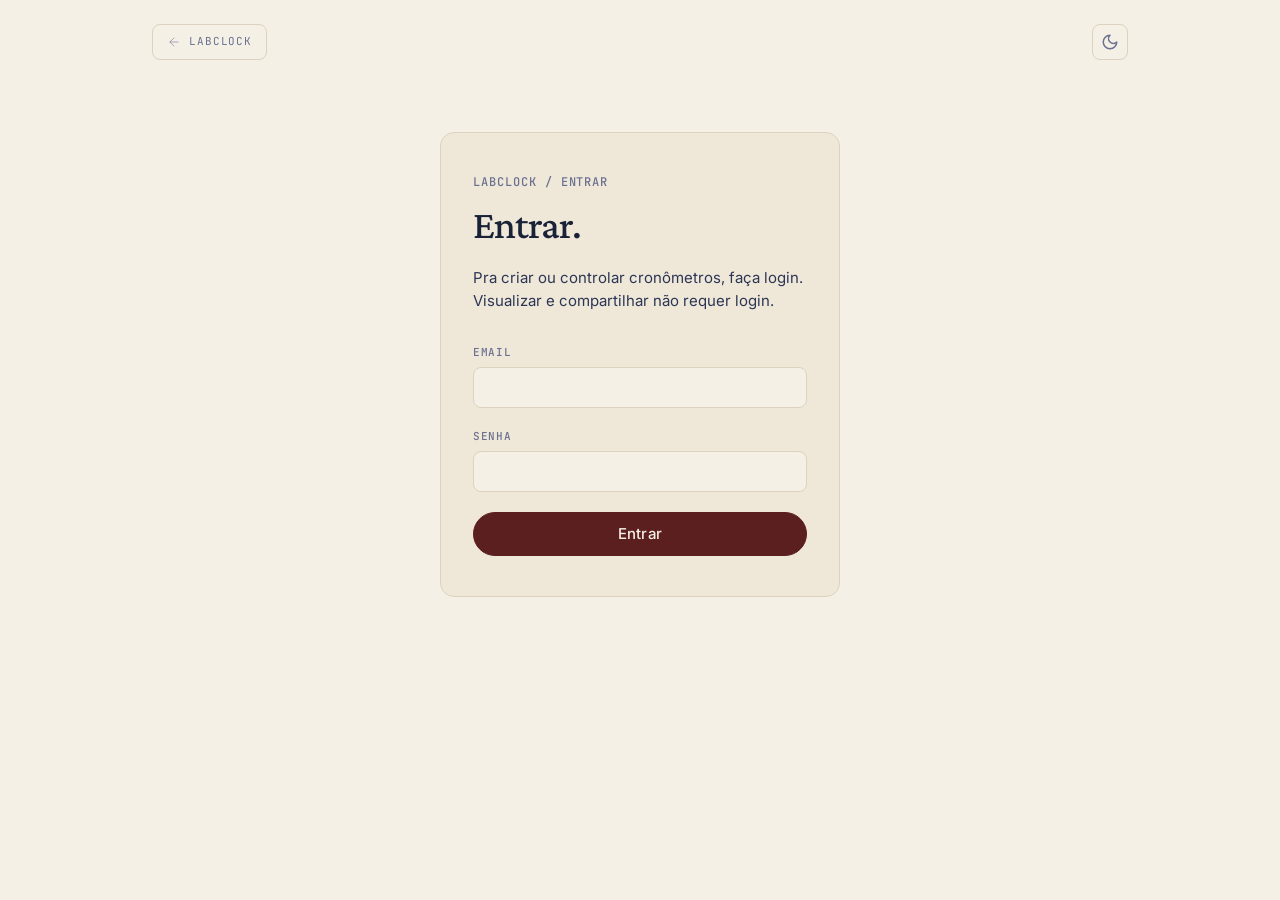
==== public/admin.html @ a53faef0 "feat(fase-3): edicao inline + admin (gerenciar usuarios) + perfil (trocar senha) Backend: - cronomet" ====
<!DOCTYPE html>
<html lang="pt-BR">
<head>
  <meta charset="UTF-8">
  <meta name="viewport" content="width=device-width, initial-scale=1.0">
  <title>Admin · LabClock</title>
  <meta name="theme-color" content="#F5F0E6" media="(prefers-color-scheme: light)">
  <meta name="theme-color" content="#11141C" media="(prefers-color-scheme: dark)">
  <meta name="robots" content="noindex">

  <link rel="icon" href="https://nicchon.com/favicon.svg" type="image/svg+xml">
  <link rel="preconnect" href="https://fonts.googleapis.com">
  <link rel="preconnect" href="https://fonts.gstatic.com" crossorigin>
  <link href="https://fonts.googleapis.com/css2?family=Crimson+Pro:wght@500;600&family=Inter:wght@400;500;600&family=JetBrains+Mono:wght@400;500&display=swap" rel="stylesheet">
  <link rel="stylesheet" href="assets/style.css">

  <script>
    (function () {
      try {
        var t = localStorage.getItem('app-theme');
        if (t === 'dark' || t === 'light') document.documentElement.setAttribute('data-theme', t);
        else if (window.matchMedia && window.matchMedia('(prefers-color-scheme: dark)').matches)
          document.documentElement.setAttribute('data-theme', 'dark');
      } catch (e) {}
    })();
  </script>
</head>
<body>

<header class="site-header">
  <a href="./" class="back-link" aria-label="Voltar pro labclock">
    <svg xmlns="http://www.w3.org/2000/svg" width="14" height="14" viewBox="0 0 24 24" fill="none" stroke="currentColor" stroke-linecap="round" stroke-linejoin="round"><path d="M19 12H5"/><path d="m12 19-7-7 7-7"/></svg>
    <span class="back-link-text">labclock</span>
  </a>
  <button type="button" class="theme-toggle" aria-label="Alternar tema" title="Alternar tema">
    <svg class="theme-icon theme-icon-moon" xmlns="http://www.w3.org/2000/svg" width="18" height="18" viewBox="0 0 24 24" fill="none" stroke="currentColor" stroke-width="2" stroke-linecap="round" stroke-linejoin="round" aria-hidden="true"><path d="M12 3a6 6 0 0 0 9 9 9 9 0 1 1-9-9Z"/></svg>
    <svg class="theme-icon theme-icon-sun" xmlns="http://www.w3.org/2000/svg" width="18" height="18" viewBox="0 0 24 24" fill="none" stroke="currentColor" stroke-width="2" stroke-linecap="round" stroke-linejoin="round" aria-hidden="true"><circle cx="12" cy="12" r="4"/><path d="M12 2v2"/><path d="M12 20v2"/><path d="m4.93 4.93 1.41 1.41"/><path d="m17.66 17.66 1.41 1.41"/><path d="M2 12h2"/><path d="M20 12h2"/><path d="m6.34 17.66-1.41 1.41"/><path d="m19.07 4.93-1.41 1.41"/></svg>
  </button>
</header>

<main class="container">
  <section class="hero">
    <p class="font-mono-meta">labclock / admin</p>
    <h1>Gerenciar usuários.</h1>
    <p class="lede">Lista de técnicos e admins do LabClock. Só admins têm acesso a esta página.</p>
  </section>

  <section class="bloco-criar">
    <h2 class="bloco-titulo">Adicionar técnico</h2>
    <form id="form-novo-user" class="form-criar form-novo-user">
      <div class="field"><label for="email">Email</label><input type="email" id="email" name="email" required autocomplete="off"></div>
      <div class="field"><label for="nome">Nome</label><input type="text" id="nome" name="nome" required maxlength="120"></div>
      <div class="field"><label for="senha">Senha (mín. 8)</label><input type="password" id="senha" name="senha" required minlength="8" autocomplete="new-password"></div>
      <div class="field">
        <label for="papel">Papel</label>
        <select id="papel" name="papel">
          <option value="tecnico" selected>Técnico</option>
          <option value="admin">Admin</option>
        </select>
      </div>
      <button type="submit" class="btn-primary">Cadastrar</button>
    </form>
    <p class="erro" id="erro-novo" hidden></p>
  </section>

  <section class="bloco-lista">
    <h2 class="bloco-titulo">Usuários cadastrados</h2>
    <div id="tabela-usuarios" aria-busy="true">
      <p class="state-msg">Carregando…</p>
    </div>
  </section>
</main>

<script src="assets/jquery-3.6.1.min.js"></script>
<script src="assets/admin.js"></script>
</body>
</html>
---- public/assets/style.css ----
/* =========================================================
   LabClock — identidade v2026 (igual app.nicchon.com)
   ========================================================= */

:root, [data-theme="light"] {
  --color-bg:           #F5F0E6;
  --color-surface:      #EFE8D9;
  --color-surface-2:    #E8DFCE;
  --color-border:       #DCD2BD;
  --color-border-muted: #C9BC9F;
  --color-bordo:        #5C1F1F;
  --color-bordo-soft:   #4A1717;
  --color-text:         #1A2238;
  --color-text-muted:   #2C3554;
  --color-text-dim:     #6B7090;
  --color-running:      #1F6F3A;

  --font-serif: "Crimson Pro", ui-serif, Georgia, serif;
  --font-sans:  "Inter", ui-sans-serif, system-ui, sans-serif;
  --font-mono:  "JetBrains Mono", ui-monospace, "SFMono-Regular", monospace;
}

[data-theme="dark"] {
  --color-bg:           #11141C;
  --color-surface:      #171B26;
  --color-surface-2:    #1E2330;
  --color-border:       #252B3B;
  --color-border-muted: #3A4259;
  --color-bordo:        #C4604E;
  --color-bordo-soft:   #A14A3A;
  --color-text:         #EDE7D7;
  --color-text-muted:   #BFB8A4;
  --color-text-dim:     #8B8775;
  --color-running:      #7AC487;
}

* { box-sizing: border-box; margin: 0; padding: 0; }

html { color-scheme: light; background: var(--color-bg); scroll-behavior: smooth; }
html[data-theme="dark"] { color-scheme: dark; }

body {
  font-family: var(--font-sans);
  font-size: 15px;
  line-height: 1.55;
  color: var(--color-text);
  background: var(--color-bg);
  min-height: 100vh;
  -webkit-font-smoothing: antialiased;
  -moz-osx-font-smoothing: grayscale;
  font-feature-settings: "kern", "liga", "calt";
}

::selection { background: var(--color-bordo); color: var(--color-bg); }
:focus-visible { outline: 2px solid var(--color-bordo); outline-offset: 2px; border-radius: 4px; }

a { color: inherit; text-decoration: none; }
img { display: block; max-width: 100%; height: auto; }


/* Header ============================================== */
.site-header {
  max-width: 64rem;
  width: 100%;
  margin: 0 auto;
  padding: 1.5rem;
  display: flex;
  align-items: center;
  justify-content: space-between;
  gap: 1rem;
}
.back-link {
  display: inline-flex;
  align-items: center;
  gap: 0.5rem;
  padding: 0.5rem 0.875rem;
  border-radius: 8px;
  border: 1px solid var(--color-border);
  font-family: var(--font-mono);
  font-size: 0.6875rem;
  letter-spacing: 0.08em;
  text-transform: uppercase;
  color: var(--color-text-dim);
  transition: background 0.15s, color 0.15s, border-color 0.15s;
}
.back-link:hover {
  background: var(--color-surface);
  color: var(--color-bordo);
  border-color: var(--color-border-muted);
}

.theme-toggle {
  display: inline-flex;
  align-items: center;
  justify-content: center;
  width: 36px;
  height: 36px;
  padding: 0;
  border-radius: 8px;
  background: transparent;
  border: 1px solid var(--color-border);
  color: var(--color-text-dim);
  cursor: pointer;
  transition: background 0.15s, color 0.15s, border-color 0.15s;
}
.theme-toggle:hover {
  background: var(--color-surface);
  color: var(--color-text);
  border-color: var(--color-border-muted);
}
.theme-icon { display: block; }
.theme-icon-sun { display: none; }
[data-theme="dark"] .theme-icon-moon { display: none; }
[data-theme="dark"] .theme-icon-sun  { display: block; }


/* Container ============================================ */
.container, .container-cronometro {
  max-width: 64rem;
  width: 100%;
  margin: 0 auto;
  padding: 2rem 1.5rem 6rem;
}

.hero { margin-bottom: 3rem; max-width: 38rem; }
.font-mono-meta {
  font-family: var(--font-mono);
  font-size: 0.75rem;
  letter-spacing: 0.08em;
  text-transform: uppercase;
  color: var(--color-text-dim);
  font-weight: 500;
}
.hero h1 {
  font-family: var(--font-serif);
  font-weight: 500;
  font-size: clamp(2.5rem, 5vw, 4rem);
  letter-spacing: -0.025em;
  line-height: 1.05;
  margin: 1rem 0 1.5rem;
}
.hero .lede {
  font-size: 1.0625rem;
  line-height: 1.6;
  color: var(--color-text-muted);
}


/* Blocos =============================================== */
.bloco-criar, .bloco-lista, .info-compartilhar { margin-bottom: 3rem; }
.bloco-titulo {
  font-family: var(--font-mono);
  font-size: 0.75rem;
  letter-spacing: 0.08em;
  text-transform: uppercase;
  color: var(--color-text-dim);
  font-weight: 500;
  margin-bottom: 1rem;
}


/* Form criar =========================================== */
.form-criar {
  background: var(--color-surface);
  border: 1px solid var(--color-border);
  border-radius: 12px;
  padding: 1.5rem;
  display: grid;
  grid-template-columns: 1fr 12rem auto;
  gap: 1rem;
  align-items: end;
}
.field { display: flex; flex-direction: column; gap: 0.375rem; }
.field label {
  font-family: var(--font-mono);
  font-size: 0.6875rem;
  letter-spacing: 0.06em;
  text-transform: uppercase;
  color: var(--color-text-dim);
  font-weight: 500;
}
.field input {
  font-family: var(--font-sans);
  font-size: 0.9375rem;
  color: var(--color-text);
  background: var(--color-bg);
  border: 1px solid var(--color-border);
  border-radius: 8px;
  padding: 0.625rem 0.875rem;
  transition: border-color 0.15s, box-shadow 0.15s;
}
.field input:focus {
  outline: none;
  border-color: var(--color-bordo);
  box-shadow: 0 0 0 3px rgba(92, 31, 31, 0.15);
}
[data-theme="dark"] .field input:focus { box-shadow: 0 0 0 3px rgba(196, 96, 78, 0.20); }


/* Botões =============================================== */
.btn-primary, .btn-sec {
  font-family: var(--font-sans);
  font-weight: 500;
  font-size: 0.9375rem;
  letter-spacing: 0.01em;
  cursor: pointer;
  padding: 0.7rem 1.4rem;
  border-radius: 999px;
  transition: all 0.15s;
  border: 1px solid;
}
.btn-primary {
  background: var(--color-bordo);
  border-color: var(--color-bordo);
  color: var(--color-bg);
}
.btn-primary:hover:not(:disabled) {
  background: var(--color-bordo-soft);
  border-color: var(--color-bordo-soft);
  transform: translateY(-1px);
}
.btn-primary:disabled { opacity: 0.4; cursor: not-allowed; }
.btn-sec {
  background: transparent;
  border-color: var(--color-border-muted);
  color: var(--color-text-muted);
}
.btn-sec:hover:not(:disabled) {
  border-color: var(--color-text);
  color: var(--color-text);
  background: var(--color-surface-2);
}
.btn-sec:disabled { opacity: 0.4; cursor: not-allowed; }


/* Grid de cronômetros (home) =========================== */
.grid-cronometros {
  display: grid;
  grid-template-columns: repeat(auto-fill, minmax(18rem, 1fr));
  gap: 1rem;
}
.state-msg {
  grid-column: 1 / -1;
  text-align: center;
  color: var(--color-text-dim);
  font-family: var(--font-mono);
  font-size: 0.875rem;
  padding: 3rem 0;
}

.cronometro-item {
  display: block;
  background: var(--color-surface);
  border: 1px solid var(--color-border);
  border-radius: 12px;
  padding: 1.25rem 1.5rem;
  transition: transform 0.2s, border-color 0.2s, background 0.2s;
  position: relative;
}
.cronometro-item:hover {
  transform: translateY(-2px);
  border-color: var(--color-bordo);
  background: var(--color-surface-2);
}
.cronometro-item .codigo {
  font-family: var(--font-mono);
  font-size: 0.625rem;
  letter-spacing: 0.1em;
  text-transform: uppercase;
  color: var(--color-text-dim);
}
.cronometro-item .titulo {
  font-family: var(--font-serif);
  font-weight: 600;
  font-size: 1.25rem;
  letter-spacing: -0.015em;
  margin: 0.375rem 0 0.5rem;
  color: var(--color-text);
}
.cronometro-item .tempo {
  font-family: var(--font-mono);
  font-weight: 500;
  font-size: 1.75rem;
  letter-spacing: -0.01em;
  font-variant-numeric: tabular-nums;
  color: var(--color-bordo);
}
.cronometro-item .badge {
  position: absolute;
  top: 1rem;
  right: 1rem;
  font-family: var(--font-mono);
  font-size: 0.5625rem;
  letter-spacing: 0.08em;
  text-transform: uppercase;
  padding: 0.125rem 0.5rem;
  border-radius: 999px;
  border: 1px solid var(--color-border-muted);
  color: var(--color-text-dim);
}
.cronometro-item .badge.rodando { color: var(--color-running); border-color: var(--color-running); }
.cronometro-item .badge.pausado { color: var(--color-text-muted); }


/* Cronômetro individual (página /c/{slug}) ============= */
.cronometro-card {
  background: var(--color-surface);
  border: 1px solid var(--color-border);
  border-radius: 16px;
  padding: 3rem 2rem;
  text-align: center;
  margin-bottom: 2rem;
  transition: border-color 0.3s;
}
.cronometro-card.rodando { border-color: var(--color-running); }
.cronometro-card.atrasado { border-color: var(--color-bordo); }

.cronometro-nome {
  font-family: var(--font-serif);
  font-weight: 600;
  font-size: clamp(1.75rem, 4vw, 2.5rem);
  letter-spacing: -0.02em;
  margin: 0.5rem 0 0.25rem;
  color: var(--color-text);
}
.cronometro-codigo {
  font-family: var(--font-mono);
  font-size: 0.6875rem;
  letter-spacing: 0.1em;
  text-transform: uppercase;
  color: var(--color-text-dim);
  margin-bottom: 2rem;
}
.cronometro-display {
  font-family: var(--font-mono);
  font-weight: 600;
  font-size: clamp(4rem, 14vw, 8rem);
  letter-spacing: -0.04em;
  line-height: 1;
  color: var(--color-text);
  font-variant-numeric: tabular-nums;
  margin: 1rem 0 2.5rem;
  transition: color 0.3s;
}
.cronometro-card.rodando .cronometro-display { color: var(--color-running); }
.cronometro-card.atrasado .cronometro-display { color: var(--color-bordo); }

.cronometro-botoes {
  display: flex;
  gap: 0.75rem;
  justify-content: center;
  flex-wrap: wrap;
}


/* Compartilhar ========================================= */
.info-compartilhar .info-text {
  color: var(--color-text-muted);
  margin-bottom: 1rem;
  font-size: 0.9375rem;
}
.input-readonly {
  width: 100%;
  font-family: var(--font-mono);
  font-size: 0.875rem;
  color: var(--color-text);
  background: var(--color-bg);
  border: 1px solid var(--color-border);
  border-radius: 8px;
  padding: 0.625rem 0.875rem;
  margin-bottom: 0.75rem;
}


/* Login ================================================ */
.container-login {
  max-width: 28rem;
  width: 100%;
  margin: 0 auto;
  padding: 3rem 1.5rem 6rem;
}
.card-login {
  background: var(--color-surface);
  border: 1px solid var(--color-border);
  border-radius: 14px;
  padding: 2.5rem 2rem;
}
.card-login h1 {
  font-family: var(--font-serif);
  font-weight: 500;
  font-size: 2.5rem;
  letter-spacing: -0.025em;
  line-height: 1.05;
  margin: 0.75rem 0 1.25rem;
}
.card-login .lede {
  color: var(--color-text-muted);
  margin-bottom: 2rem;
  font-size: 0.9375rem;
  line-height: 1.55;
}
.form-login .field { margin-bottom: 1.25rem; }
.form-login .erro {
  background: rgba(92, 31, 31, 0.10);
  border: 1px solid var(--color-bordo);
  color: var(--color-bordo);
  padding: 0.625rem 0.875rem;
  border-radius: 8px;
  font-size: 0.875rem;
  margin-bottom: 1rem;
}
.form-login button { width: 100%; }

/* Header user-chip — mostra "logado como X" + logout */
.user-chip {
  display: inline-flex;
  align-items: center;
  gap: 0.5rem;
  padding: 0.4rem 0.875rem;
  border-radius: 999px;
  border: 1px solid var(--color-border);
  font-family: var(--font-mono);
  font-size: 0.6875rem;
  letter-spacing: 0.06em;
  text-transform: uppercase;
  color: var(--color-text-dim);
}
.user-chip .user-nome { color: var(--color-text); font-weight: 500; }
.user-chip .user-sep  { color: var(--color-border-muted); }
.user-chip button {
  background: transparent;
  border: none;
  cursor: pointer;
  color: var(--color-text-dim);
  font-family: inherit;
  font-size: inherit;
  letter-spacing: inherit;
  text-transform: inherit;
  padding: 0;
  transition: color 0.15s;
}
.user-chip button:hover { color: var(--color-bordo); }
.user-chip .link-nav {
  color: var(--color-text-dim);
  transition: color 0.15s;
}
.user-chip .link-nav:hover { color: var(--color-bordo); }

/* Edição inline (cronômetro individual) ================ */
.editavel {
  display: inline-flex;
  align-items: center;
  gap: 0.5rem;
}
.editavel .btn-editar {
  background: transparent;
  border: 1px solid var(--color-border);
  color: var(--color-text-dim);
  border-radius: 6px;
  padding: 0.25rem;
  cursor: pointer;
  display: inline-flex;
  align-items: center;
  justify-content: center;
  transition: color 0.15s, border-color 0.15s, background 0.15s;
}
.editavel .btn-editar:hover {
  color: var(--color-bordo);
  border-color: var(--color-bordo);
  background: var(--color-surface);
}
.editavel input[type="text"] {
  font: inherit;
  color: var(--color-text);
  background: var(--color-bg);
  border: 1px solid var(--color-bordo);
  border-radius: 6px;
  padding: 0.25rem 0.5rem;
  outline: none;
  box-shadow: 0 0 0 3px rgba(92, 31, 31, 0.12);
  max-width: 100%;
}
[data-theme="dark"] .editavel input[type="text"] {
  box-shadow: 0 0 0 3px rgba(196, 96, 78, 0.18);
}
.editavel input[type="text"].input-tempo {
  font-family: var(--font-mono);
  font-weight: 500;
  font-variant-numeric: tabular-nums;
  text-align: center;
  font-size: clamp(2rem, 8vw, 4rem);
}

/* Tabela de usuários (admin) =========================== */
.tabela-users {
  width: 100%;
  border-collapse: collapse;
  font-size: 0.875rem;
}
.tabela-users th, .tabela-users td {
  padding: 0.75rem 1rem;
  text-align: left;
  border-bottom: 1px solid var(--color-border);
  vertical-align: top;
}
.tabela-users th {
  font-family: var(--font-mono);
  font-size: 0.625rem;
  letter-spacing: 0.08em;
  text-transform: uppercase;
  color: var(--color-text-dim);
  font-weight: 500;
  border-bottom-width: 1.5px;
  border-bottom-color: var(--color-border-muted);
}
.tabela-users tbody tr:hover { background: var(--color-surface-2); }
.tabela-users .muted { color: var(--color-text-dim); font-size: 0.8125rem; }
.tabela-users .dim   { color: var(--color-border-muted); }
.tabela-users .tag {
  font-family: var(--font-mono);
  font-size: 0.625rem;
  letter-spacing: 0.08em;
  text-transform: uppercase;
  padding: 0.125rem 0.5rem;
  border-radius: 999px;
  border: 1px solid;
}
.tabela-users .tag-admin {
  color: var(--color-bordo);
  border-color: var(--color-bordo);
  background: var(--color-surface);
}
.tabela-users .tag-tecnico {
  color: var(--color-text-dim);
  border-color: var(--color-border-muted);
}

.btn-sm { padding: 0.4rem 0.875rem; font-size: 0.8125rem; }

.form-novo-user { grid-template-columns: 1fr 1fr 1fr auto auto; }
@media (max-width: 800px) { .form-novo-user { grid-template-columns: 1fr; } }

.ok {
  background: rgba(31, 111, 58, 0.10);
  border: 1px solid var(--color-running);
  color: var(--color-running);
  padding: 0.625rem 0.875rem;
  border-radius: 8px;
  font-size: 0.875rem;
  margin-bottom: 1rem;
}

.login-link {
  display: inline-flex;
  align-items: center;
  gap: 0.5rem;
  padding: 0.4rem 0.875rem;
  border-radius: 999px;
  border: 1px solid var(--color-bordo);
  font-family: var(--font-mono);
  font-size: 0.6875rem;
  letter-spacing: 0.06em;
  text-transform: uppercase;
  color: var(--color-bordo);
  transition: background 0.15s, color 0.15s;
}
.login-link:hover { background: var(--color-bordo); color: var(--color-bg); }


/* Responsivo =========================================== */
@media (max-width: 640px) {
  .site-header { padding: 1rem; }
  .container, .container-cronometro { padding: 1rem 1.25rem 4rem; }
  .container-login { padding: 1.5rem 1.25rem 4rem; }
  .card-login { padding: 2rem 1.5rem; }
  .form-criar { grid-template-columns: 1fr; }
  .cronometro-card { padding: 2rem 1.25rem; }
}
@media (max-width: 420px) {
  .back-link-text { display: none; }
  .back-link { padding: 0.5rem; }
}
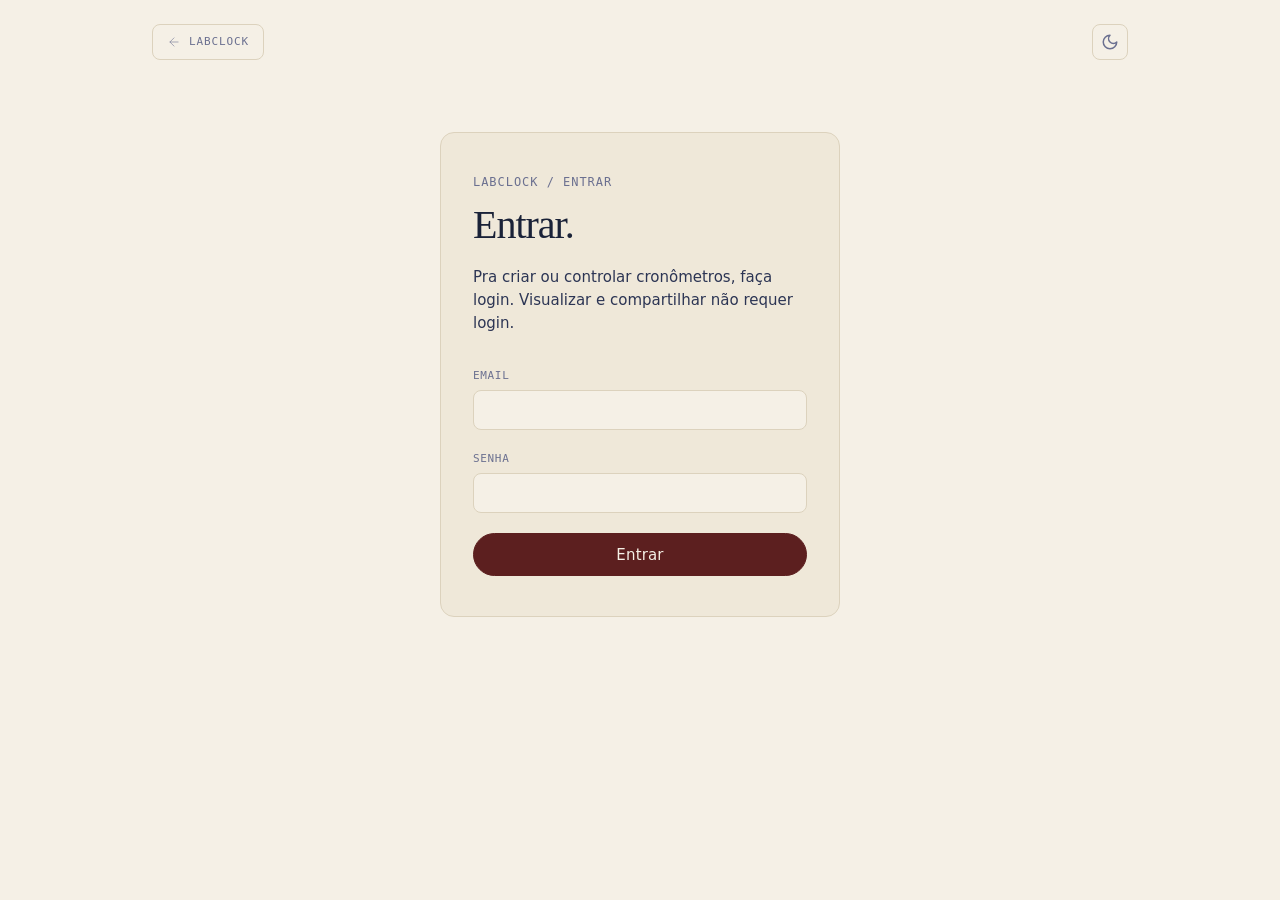
==== commit edffaceb: "feat(fase-6): audit log + notificacoes no SO via service worker Audit log: - Schema labclock_audit_l" ====
--- a/public/admin.html
+++ b/public/admin.html
@@ -43,6 +43,7 @@
     <p class="font-mono-meta">labclock / admin</p>
     <h1>Gerenciar usuários.</h1>
     <p class="lede">Lista de técnicos e admins do LabClock. Só admins têm acesso a esta página.</p>
+    <p style="margin-top:1rem;"><a href="auditoria.html" class="login-link">Ver log de auditoria →</a></p>
   </section>
 
   <section class="bloco-criar">
@@ -69,6 +70,25 @@
       <p class="state-msg">Carregando…</p>
     </div>
   </section>
+
+  <hr>
+
+  <section class="bloco-criar">
+    <h2 class="bloco-titulo">Adicionar sala</h2>
+    <form id="form-nova-sala" class="form-criar form-nova-sala">
+      <div class="field"><label for="sala-nome">Nome da sala</label><input type="text" id="sala-nome" required maxlength="80" placeholder="Sala 1 — Aquecimento"></div>
+      <div class="field"><label for="sala-ordem">Ordem</label><input type="number" id="sala-ordem" value="0" step="10"></div>
+      <button type="submit" class="btn-primary">Cadastrar</button>
+    </form>
+    <p class="erro" id="erro-sala" hidden></p>
+  </section>
+
+  <section class="bloco-lista">
+    <h2 class="bloco-titulo">Salas cadastradas</h2>
+    <div id="lista-salas" aria-busy="true">
+      <p class="state-msg">Carregando…</p>
+    </div>
+  </section>
 </main>
 
 <script src="assets/jquery-3.6.1.min.js"></script>
--- a/public/assets/style.css
+++ b/public/assets/style.css
@@ -540,6 +540,170 @@
 .form-novo-user { grid-template-columns: 1fr 1fr 1fr auto auto; }
 @media (max-width: 800px) { .form-novo-user { grid-template-columns: 1fr; } }
 
+/* Form criar cronômetro c/ sala */
+.form-criar-cron { grid-template-columns: 1.5fr 1fr 1fr auto; }
+@media (max-width: 800px) { .form-criar-cron { grid-template-columns: 1fr; } }
+
+.form-criar-grupo { grid-template-columns: 1fr auto; }
+@media (max-width: 800px) { .form-criar-grupo { grid-template-columns: 1fr; } }
+
+.field select {
+  font: inherit;
+  color: var(--color-text);
+  background: var(--color-bg);
+  border: 1px solid var(--color-border);
+  border-radius: 8px;
+  padding: 0.625rem 0.875rem;
+  width: 100%;
+}
+.field select:focus {
+  outline: none;
+  border-color: var(--color-bordo);
+  box-shadow: 0 0 0 3px rgba(92, 31, 31, 0.15);
+}
+
+/* Chips de filtro por sala */
+.filtros-sala {
+  display: flex;
+  gap: 0.5rem;
+  flex-wrap: wrap;
+  margin-bottom: 1rem;
+}
+.chip-sala {
+  background: transparent;
+  border: 1px solid var(--color-border);
+  color: var(--color-text-muted);
+  border-radius: 999px;
+  padding: 0.3rem 0.875rem;
+  font-family: var(--font-mono);
+  font-size: 0.6875rem;
+  letter-spacing: 0.06em;
+  text-transform: uppercase;
+  cursor: pointer;
+  transition: all 0.15s;
+}
+.chip-sala:hover { border-color: var(--color-bordo-soft); color: var(--color-text); }
+.chip-sala.ativo {
+  background: var(--color-bordo);
+  border-color: var(--color-bordo);
+  color: var(--color-bg);
+}
+
+/* Card de grupo (na lista de grupos) */
+.grupo-card .tempo.grupo-stats {
+  font-family: var(--font-mono);
+  font-size: 0.875rem;
+  color: var(--color-text-muted);
+  letter-spacing: 0;
+}
+
+/* Página individual de grupo — cards menores em grid */
+.grupo-actions {
+  display: flex;
+  gap: 0.75rem;
+  margin-bottom: 1rem;
+  flex-wrap: wrap;
+}
+.add-form {
+  display: flex;
+  gap: 0.5rem;
+  margin-bottom: 1rem;
+  align-items: center;
+  flex-wrap: wrap;
+}
+.add-form input[type="text"] {
+  font: inherit;
+  font-family: var(--font-mono);
+  flex: 1;
+  min-width: 12rem;
+  color: var(--color-text);
+  background: var(--color-bg);
+  border: 1px solid var(--color-border);
+  border-radius: 8px;
+  padding: 0.5rem 0.875rem;
+}
+.add-form input[type="text"]:focus {
+  outline: none;
+  border-color: var(--color-bordo);
+  box-shadow: 0 0 0 3px rgba(92, 31, 31, 0.15);
+}
+.add-form .erro { flex-basis: 100%; margin: 0.25rem 0 0; }
+
+.cronometro-item-grupo {
+  background: var(--color-surface);
+  border: 1px solid var(--color-border);
+  border-radius: 12px;
+  padding: 1.25rem 1.5rem;
+  transition: border-color 0.2s, background 0.2s;
+}
+.cronometro-item-grupo.rodando { border-color: var(--color-running); }
+.cronometro-item-grupo.atrasado { border-color: var(--color-bordo); }
+.cronometro-item-grupo.atrasado .cron-display { color: var(--color-bordo); }
+.cronometro-item-grupo.rodando:not(.atrasado) .cron-display { color: var(--color-running); }
+.cron-header {
+  display: flex;
+  align-items: flex-start;
+  justify-content: space-between;
+  gap: 0.5rem;
+  margin-bottom: 0.75rem;
+}
+.cron-titulo {
+  text-decoration: none;
+  flex: 1;
+  min-width: 0;
+}
+.cron-titulo h3 {
+  font-family: var(--font-serif);
+  font-weight: 600;
+  font-size: 1.125rem;
+  letter-spacing: -0.015em;
+  color: var(--color-text);
+  margin: 0 0 0.125rem;
+}
+.cron-sala {
+  font-family: var(--font-mono);
+  font-size: 0.625rem;
+  letter-spacing: 0.08em;
+  text-transform: uppercase;
+  color: var(--color-text-dim);
+}
+.cron-display {
+  font-family: var(--font-mono);
+  font-weight: 500;
+  font-size: 2.25rem;
+  letter-spacing: -0.02em;
+  line-height: 1;
+  color: var(--color-text);
+  font-variant-numeric: tabular-nums;
+  margin: 0.25rem 0 0.5rem;
+}
+.cron-status {
+  font-family: var(--font-mono);
+  font-size: 0.625rem;
+  letter-spacing: 0.08em;
+  text-transform: uppercase;
+  color: var(--color-text-dim);
+  margin: 0;
+}
+.btn-remover-grupo {
+  background: transparent;
+  border: 1px solid var(--color-border);
+  color: var(--color-text-dim);
+  border-radius: 6px;
+  width: 26px;
+  height: 26px;
+  font-size: 1.125rem;
+  line-height: 1;
+  cursor: pointer;
+  flex-shrink: 0;
+  transition: all 0.15s;
+}
+.btn-remover-grupo:hover {
+  border-color: var(--color-bordo);
+  color: var(--color-bordo);
+  background: var(--color-surface-2);
+}
+
 .ok {
   background: rgba(31, 111, 58, 0.10);
   border: 1px solid var(--color-running);
@@ -567,6 +731,117 @@
 .login-link:hover { background: var(--color-bordo); color: var(--color-bg); }
 
 
+/* Auditoria (admin) ==================================== */
+.bloco-filtros {
+  background: var(--color-surface);
+  border: 1px solid var(--color-border);
+  border-radius: 12px;
+  padding: 1.25rem 1.5rem;
+  margin-bottom: 1.5rem;
+}
+.form-filtros {
+  display: grid;
+  grid-template-columns: repeat(auto-fit, minmax(180px, 1fr));
+  gap: 0.875rem;
+  align-items: end;
+}
+.form-filtros .field-acoes {
+  display: flex;
+  gap: 0.5rem;
+  flex-direction: row;
+  align-items: stretch;
+}
+.form-filtros .field-acoes button { flex: 1; }
+
+.auditoria-meta {
+  font-family: var(--font-mono);
+  font-size: 0.75rem;
+  letter-spacing: 0.06em;
+  text-transform: uppercase;
+  color: var(--color-text-dim);
+  margin-bottom: 0.75rem;
+}
+
+.auditoria-tabela { overflow-x: auto; }
+.auditoria-table {
+  width: 100%;
+  border-collapse: collapse;
+  background: var(--color-surface);
+  border: 1px solid var(--color-border);
+  border-radius: 12px;
+  overflow: hidden;
+  font-size: 0.875rem;
+}
+.auditoria-table thead {
+  background: var(--color-surface-2);
+}
+.auditoria-table th {
+  text-align: left;
+  padding: 0.75rem 0.875rem;
+  font-family: var(--font-mono);
+  font-size: 0.6875rem;
+  letter-spacing: 0.08em;
+  text-transform: uppercase;
+  color: var(--color-text-dim);
+  font-weight: 500;
+  border-bottom: 1px solid var(--color-border);
+}
+.auditoria-table td {
+  padding: 0.75rem 0.875rem;
+  border-bottom: 1px solid var(--color-border);
+  vertical-align: top;
+}
+.auditoria-table tr:last-child td { border-bottom: none; }
+.auditoria-table tr:hover td { background: var(--color-surface-2); }
+
+.auditoria-table .col-quando { white-space: nowrap; }
+.auditoria-table .col-acao code {
+  font-family: var(--font-mono);
+  font-size: 0.8125rem;
+  background: var(--color-surface-2);
+  padding: 0.125rem 0.375rem;
+  border-radius: 4px;
+  color: var(--color-bordo);
+}
+.auditoria-table .col-det { max-width: 320px; word-break: break-word; }
+.auditoria-table .col-det code,
+.auditoria-table .col-det summary {
+  font-family: var(--font-mono);
+  font-size: 0.75rem;
+  color: var(--color-text-muted);
+}
+.auditoria-table .col-det summary {
+  cursor: pointer;
+  list-style: none;
+  color: var(--color-bordo);
+}
+.auditoria-table .col-det summary::-webkit-details-marker { display: none; }
+.audit-pre {
+  font-family: var(--font-mono);
+  font-size: 0.75rem;
+  background: var(--color-surface-2);
+  padding: 0.625rem;
+  margin-top: 0.5rem;
+  border-radius: 6px;
+  white-space: pre-wrap;
+  word-break: break-word;
+  color: var(--color-text-muted);
+  max-height: 200px;
+  overflow-y: auto;
+}
+
+.auditoria-paginacao {
+  display: flex;
+  align-items: center;
+  justify-content: center;
+  gap: 1rem;
+  margin-top: 1.25rem;
+}
+.auditoria-paginacao button:disabled {
+  opacity: 0.4;
+  cursor: not-allowed;
+}
+
 /* Responsivo =========================================== */
 @media (max-width: 640px) {
   .site-header { padding: 1rem; }
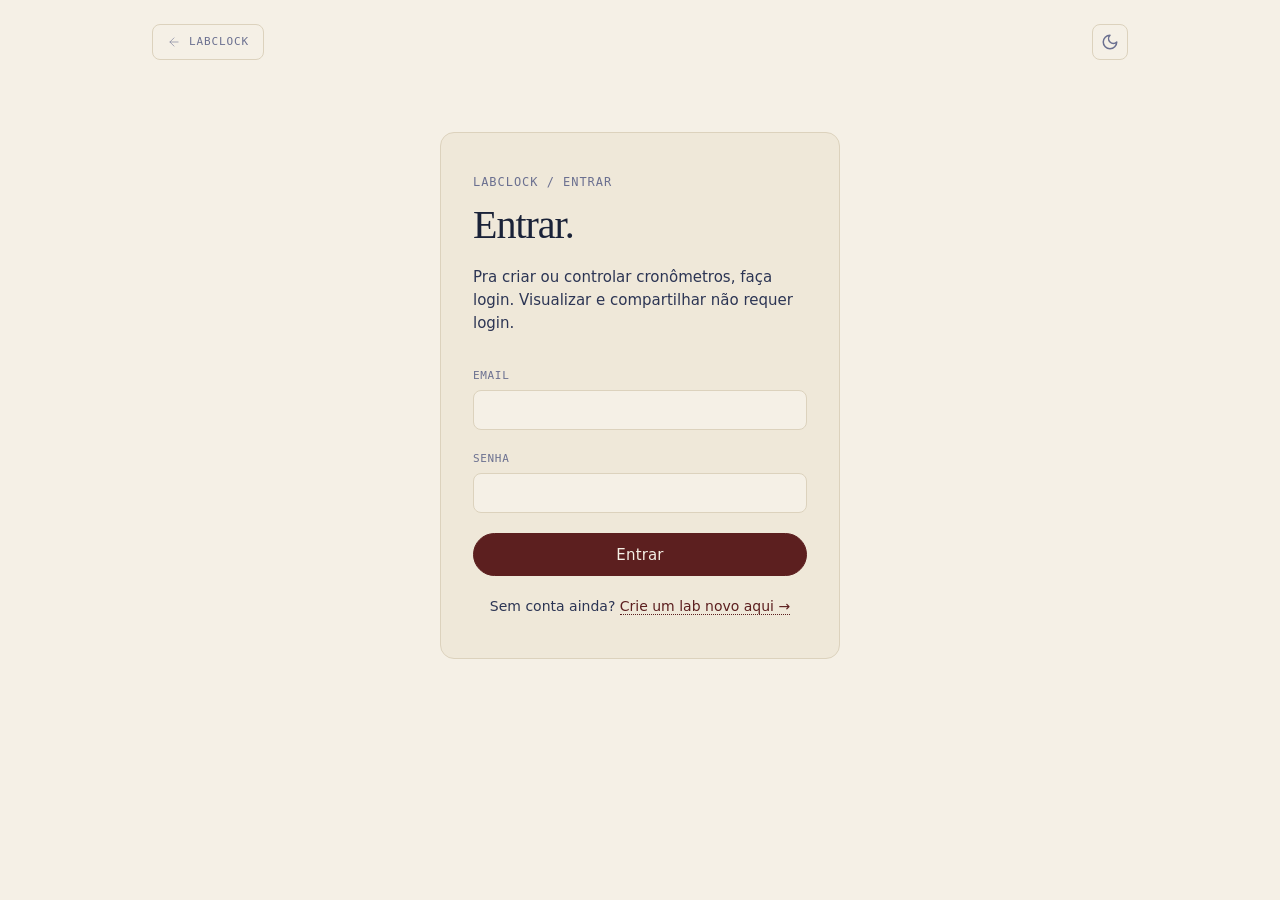
==== commit 905bc2fe: "feat(fase-7): multi-tenant + landing publica + self-service signup Multi-tenant: - Schema labclock_t" ====
--- a/public/admin.html
+++ b/public/admin.html
@@ -28,7 +28,7 @@
 <body>
 
 <header class="site-header">
-  <a href="./" class="back-link" aria-label="Voltar pro labclock">
+  <a href="app.html" class="back-link" aria-label="Voltar pro labclock">
     <svg xmlns="http://www.w3.org/2000/svg" width="14" height="14" viewBox="0 0 24 24" fill="none" stroke="currentColor" stroke-linecap="round" stroke-linejoin="round"><path d="M19 12H5"/><path d="m12 19-7-7 7-7"/></svg>
     <span class="back-link-text">labclock</span>
   </a>
--- a/public/assets/style.css
+++ b/public/assets/style.css
@@ -731,6 +731,224 @@
 .login-link:hover { background: var(--color-bordo); color: var(--color-bg); }
 
 
+/* Landing ============================================= */
+.landing-body { background: var(--color-bg); }
+
+.landing-header {
+  max-width: 72rem;
+  padding: 1.5rem 2rem;
+}
+.landing-nav {
+  display: flex;
+  align-items: center;
+  gap: 1rem;
+  margin-left: auto;
+  margin-right: 1rem;
+}
+.landing-nav .link-nav {
+  font-family: var(--font-mono);
+  font-size: 0.75rem;
+  letter-spacing: 0.05em;
+  color: var(--color-text-muted);
+}
+.landing-nav .link-nav:hover { color: var(--color-bordo); }
+
+.landing-main {
+  max-width: 72rem;
+  margin: 0 auto;
+  padding: 0 2rem 4rem;
+}
+
+.landing-hero {
+  padding: 4rem 0 5rem;
+  text-align: center;
+}
+.landing-hero h1 {
+  font-family: var(--font-serif);
+  font-weight: 600;
+  font-size: clamp(2.5rem, 6vw, 4.5rem);
+  line-height: 1.05;
+  letter-spacing: -0.025em;
+  margin: 0.75rem 0 1.5rem;
+  color: var(--color-text);
+}
+.landing-hero .lede {
+  max-width: 38rem;
+  margin: 0 auto 2rem;
+  font-size: 1.125rem;
+  color: var(--color-text-muted);
+  line-height: 1.6;
+}
+.landing-cta {
+  display: flex;
+  gap: 0.875rem;
+  justify-content: center;
+  flex-wrap: wrap;
+  margin-bottom: 0.875rem;
+}
+.btn-grande {
+  font-size: 1rem;
+  padding: 0.875rem 1.875rem;
+  border-radius: 10px;
+}
+.landing-cta-hint {
+  font-family: var(--font-mono);
+  font-size: 0.75rem;
+  color: var(--color-text-dim);
+  letter-spacing: 0.04em;
+}
+
+.landing-secao {
+  padding: 4rem 0;
+  border-top: 1px solid var(--color-border);
+}
+.landing-secao-alt { background: var(--color-surface); border-radius: 24px; padding: 4rem 2rem; border-top: none; margin-top: 0; }
+.landing-secao-final { text-align: center; }
+.landing-secao-titulo {
+  font-family: var(--font-mono);
+  font-size: 0.75rem;
+  letter-spacing: 0.12em;
+  text-transform: uppercase;
+  color: var(--color-text-dim);
+  text-align: center;
+  margin-bottom: 2.5rem;
+  font-weight: 500;
+}
+
+.landing-grid-3 {
+  display: grid;
+  grid-template-columns: repeat(3, 1fr);
+  gap: 1.5rem;
+}
+.landing-grid-2 {
+  display: grid;
+  grid-template-columns: repeat(2, 1fr);
+  gap: 1.5rem;
+}
+.landing-card,
+.landing-feature {
+  background: var(--color-surface);
+  border: 1px solid var(--color-border);
+  border-radius: 12px;
+  padding: 1.5rem 1.5rem 1.75rem;
+}
+.landing-secao-alt .landing-card,
+.landing-secao-alt .landing-feature {
+  background: var(--color-bg);
+}
+.landing-card h3,
+.landing-feature h3 {
+  font-family: var(--font-serif);
+  font-weight: 600;
+  font-size: 1.25rem;
+  margin-bottom: 0.5rem;
+  color: var(--color-text);
+}
+.landing-card p,
+.landing-feature p {
+  color: var(--color-text-muted);
+  font-size: 0.9375rem;
+  line-height: 1.55;
+}
+
+.landing-passos {
+  list-style: none;
+  padding: 0;
+  margin: 0;
+  max-width: 42rem;
+  margin: 0 auto;
+}
+.landing-passos li {
+  display: flex;
+  gap: 1.25rem;
+  align-items: flex-start;
+  padding: 1.25rem 0;
+  border-bottom: 1px solid var(--color-border);
+}
+.landing-passos li:last-child { border-bottom: none; }
+.passo-num {
+  flex-shrink: 0;
+  width: 2.5rem;
+  height: 2.5rem;
+  border-radius: 50%;
+  background: var(--color-bordo);
+  color: var(--color-bg);
+  display: flex;
+  align-items: center;
+  justify-content: center;
+  font-family: var(--font-mono);
+  font-weight: 600;
+  font-size: 1rem;
+}
+.landing-passos h3 {
+  font-family: var(--font-serif);
+  font-weight: 600;
+  font-size: 1.125rem;
+  margin-bottom: 0.25rem;
+  color: var(--color-text);
+}
+.landing-passos p {
+  color: var(--color-text-muted);
+  font-size: 0.9375rem;
+}
+.landing-passos code {
+  font-family: var(--font-mono);
+  font-size: 0.8125rem;
+  background: var(--color-surface);
+  padding: 0.125rem 0.375rem;
+  border-radius: 4px;
+  color: var(--color-bordo);
+}
+
+.landing-footer {
+  border-top: 1px solid var(--color-border);
+  padding: 2rem 0 0;
+  text-align: center;
+  color: var(--color-text-dim);
+  font-size: 0.875rem;
+}
+.landing-footer a { color: var(--color-bordo); border-bottom: 1px dotted; }
+.landing-footer a:hover { border-bottom-style: solid; }
+
+@media (max-width: 800px) {
+  .landing-grid-3, .landing-grid-2 { grid-template-columns: 1fr; }
+  .landing-secao { padding: 3rem 0; }
+  .landing-hero { padding: 3rem 0 4rem; }
+  .landing-main { padding: 0 1.25rem 3rem; }
+  .landing-header { padding: 1rem 1.25rem; }
+}
+
+/* Signup ============================================== */
+.card-signup { max-width: 32rem; }
+.signup-fieldset {
+  border: 1px solid var(--color-border);
+  border-radius: 10px;
+  padding: 1rem 1.25rem 1.25rem;
+  margin-bottom: 1rem;
+}
+.signup-fieldset legend {
+  padding: 0 0.5rem;
+  font-family: var(--font-mono);
+  font-size: 0.6875rem;
+  letter-spacing: 0.08em;
+  text-transform: uppercase;
+  color: var(--color-text-dim);
+}
+.field-hint {
+  font-family: var(--font-mono);
+  font-size: 0.6875rem;
+  color: var(--color-text-dim);
+  letter-spacing: 0.04em;
+}
+.login-footer {
+  margin-top: 1.25rem;
+  font-size: 0.875rem;
+  color: var(--color-text-muted);
+  text-align: center;
+}
+.login-footer a { color: var(--color-bordo); border-bottom: 1px dotted; }
+.login-footer a:hover { border-bottom-style: solid; }
+
 /* Auditoria (admin) ==================================== */
 .bloco-filtros {
   background: var(--color-surface);
